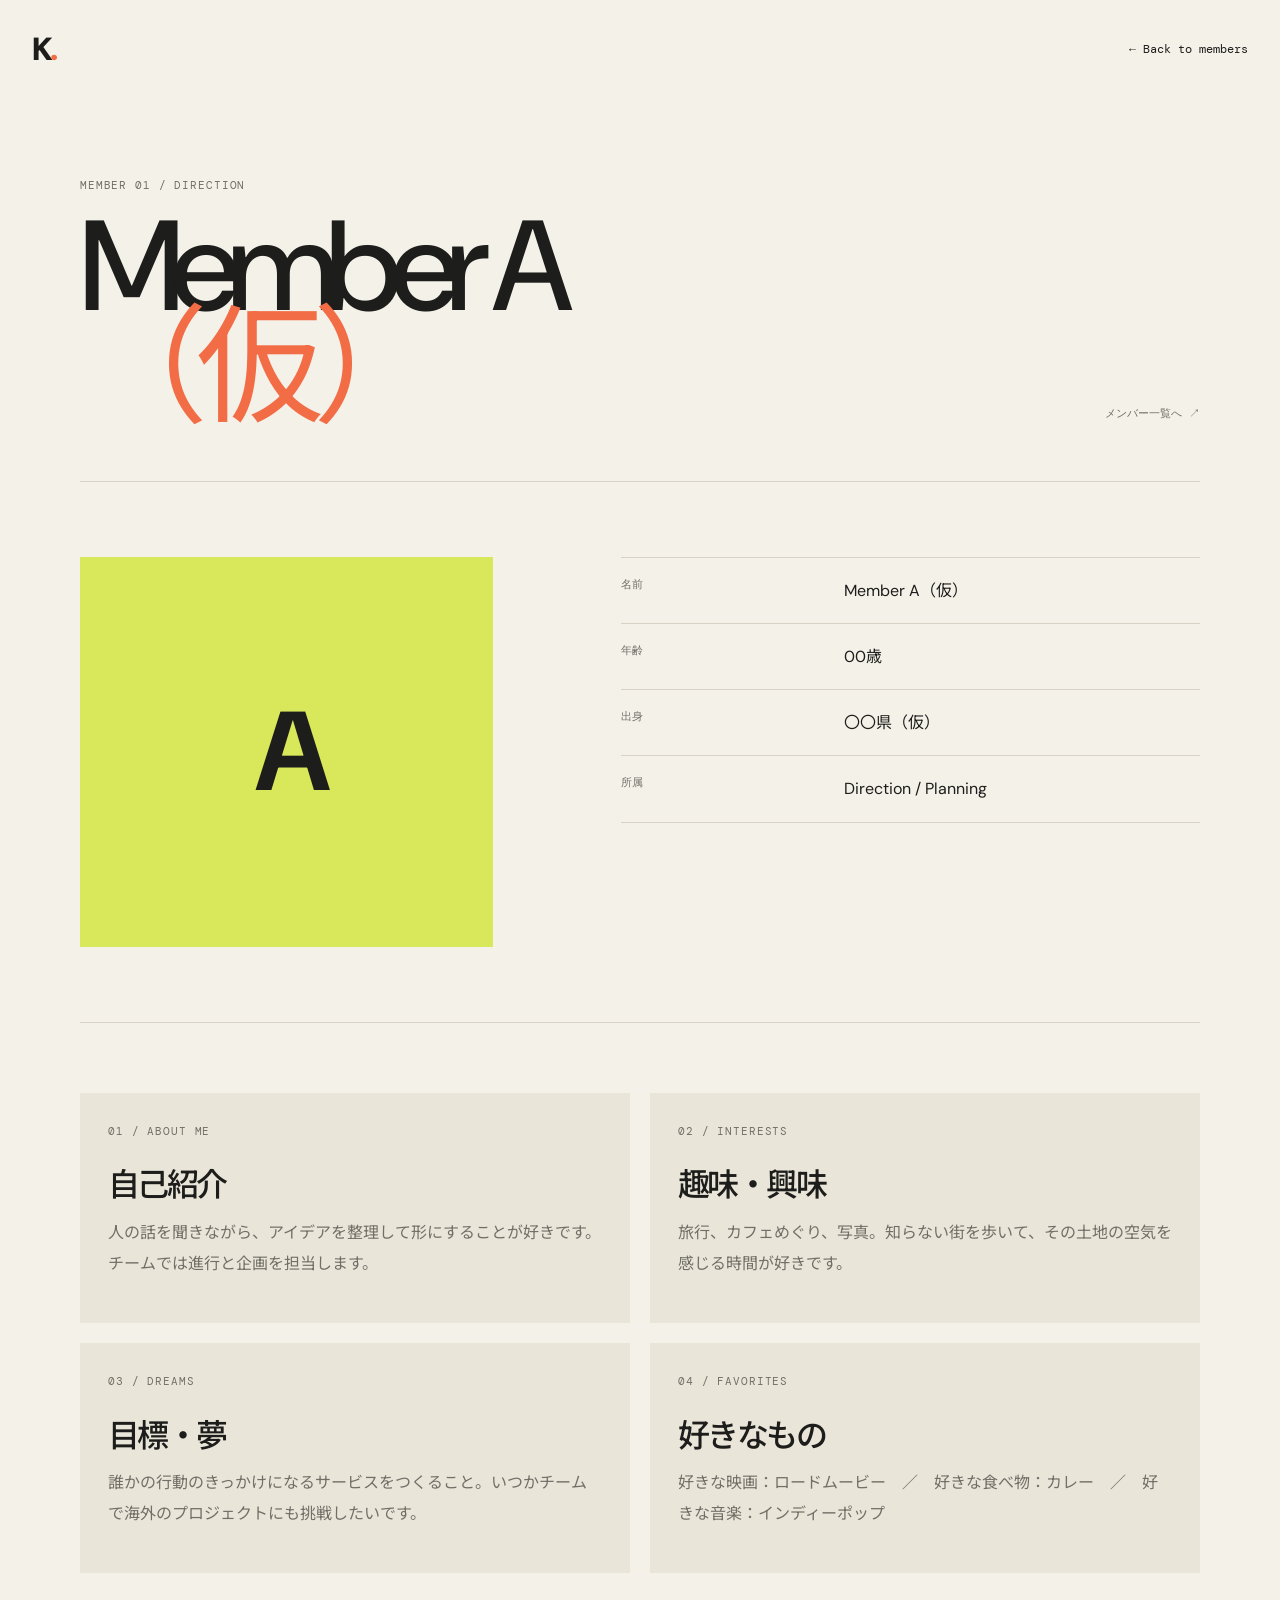
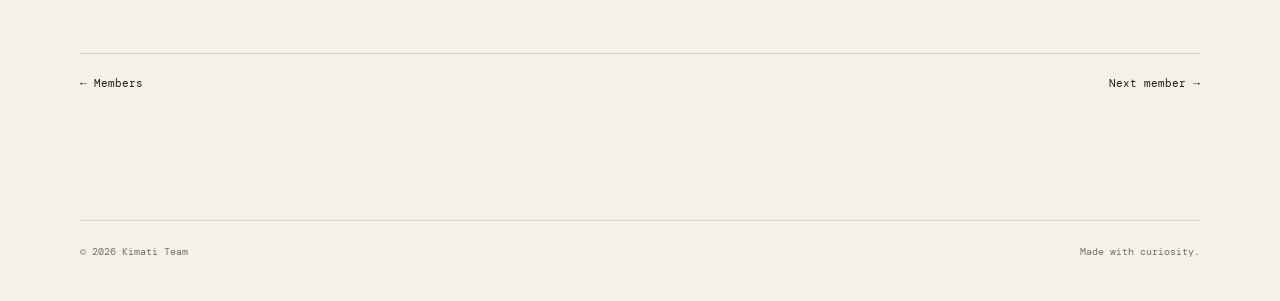
==== members/member-01.html @ bb70717d "Add four member profile pages Co-authored-by: Copilot <223556219+Copilot@users.noreply.github.com>" ====
<!doctype html>
<html lang="ja">
  <head>
    <meta charset="UTF-8" />
    <meta name="viewport" content="width=device-width, initial-scale=1.0" />
    <title>Member A（仮） | Kimati Team</title>
    <link rel="stylesheet" href="../styles.css" />
  </head>
  <body>
    <header class="site-header">
      <a class="logo" href="../index.html" aria-label="Kimati Team トップ">K<span>.</span></a>
      <a class="header-link" href="../index.html#members">← Back to members</a>
    </header>
    <main class="member-page section-shell">
      <div class="member-page-header">
        <div><p class="eyebrow">Member 01 / Direction</p><h1>Member A<br /><em>（仮）</em></h1></div>
        <a class="back-link" href="../index.html#members">メンバー一覧へ ↗</a>
      </div>
      <section class="member-profile">
        <div class="member-photo" aria-label="プロフィール画像の placeholder">A</div>
        <div class="profile-table">
          <div class="profile-row"><span class="profile-label">名前</span><span class="profile-value">Member A（仮）</span></div>
          <div class="profile-row"><span class="profile-label">年齢</span><span class="profile-value">00歳</span></div>
          <div class="profile-row"><span class="profile-label">出身</span><span class="profile-value">〇〇県（仮）</span></div>
          <div class="profile-row"><span class="profile-label">所属</span><span class="profile-value">Direction / Planning</span></div>
        </div>
      </section>
      <section class="member-details">
        <article class="detail-card"><p class="eyebrow">01 / About me</p><h2>自己紹介</h2><p>人の話を聞きながら、アイデアを整理して形にすることが好きです。チームでは進行と企画を担当します。</p></article>
        <article class="detail-card"><p class="eyebrow">02 / Interests</p><h2>趣味・興味</h2><p>旅行、カフェめぐり、写真。知らない街を歩いて、その土地の空気を感じる時間が好きです。</p></article>
        <article class="detail-card"><p class="eyebrow">03 / Dreams</p><h2>目標・夢</h2><p>誰かの行動のきっかけになるサービスをつくること。いつかチームで海外のプロジェクトにも挑戦したいです。</p></article>
        <article class="detail-card"><p class="eyebrow">04 / Favorites</p><h2>好きなもの</h2><p>好きな映画：ロードムービー　／　好きな食べ物：カレー　／　好きな音楽：インディーポップ</p></article>
      </section>
      <nav class="member-footer-nav"><a href="../index.html#members">← Members</a><a href="member-02.html">Next member →</a></nav>
    </main>
    <footer class="site-footer section-shell"><p>© 2026 Kimati Team</p><p>Made with curiosity.</p></footer>
  </body>
</html>
---- styles.css ----
@import url("https://fonts.googleapis.com/css2?family=DM+Mono:wght@400&family=DM+Sans:wght@400;500;700&family=Noto+Sans+JP:wght@400;700;900&display=swap");

:root {
  --ink: #1d1d1b;
  --muted: #716f67;
  --paper: #f4f1e9;
  --line: #d7d2c5;
  --lime: #d9e75a;
  --orange: #f26c45;
  --blue: #95bbd5;
  --sans: "DM Sans", "Noto Sans JP", sans-serif;
  --mono: "DM Mono", monospace;
}

* { box-sizing: border-box; }
html { scroll-behavior: smooth; }
body { margin: 0; color: var(--ink); background: var(--paper); font-family: var(--sans); }
a { color: inherit; text-decoration: none; }
.section-shell { width: min(1120px, calc(100% - 64px)); margin: 0 auto; }
.site-header { display: flex; align-items: center; justify-content: space-between; width: min(1280px, calc(100% - 64px)); margin: 0 auto; padding: 28px 0; }
.logo { font-size: 2rem; font-weight: 900; letter-spacing: -.08em; }
.logo span, em, .contact-link { color: var(--orange); font-style: normal; }
.site-nav { display: flex; gap: 30px; font-family: var(--mono); font-size: .72rem; text-transform: uppercase; }
.site-nav a:hover, .header-link:hover, .arrow-link:hover { color: var(--orange); }
.header-link { font-family: var(--mono); font-size: .72rem; }
.header-link span, .arrow-link span, .contact-link span { font-size: 1.15rem; margin-left: 8px; }
.hero { min-height: 700px; display: grid; grid-template-columns: 1fr 1fr; align-items: center; gap: 5vw; }
.eyebrow { color: var(--muted); font: .68rem var(--mono); letter-spacing: .08em; text-transform: uppercase; }
h1, h2, h3, p { margin-top: 0; }
h1 { margin: 24px 0 32px; font-size: clamp(4.5rem, 11vw, 9.5rem); font-weight: 500; letter-spacing: -.09em; line-height: .8; }
h1 em { font-weight: 400; }
.hero-lead { color: var(--muted); font-size: 1rem; line-height: 1.9; }
.arrow-link { display: inline-flex; align-items: center; margin-top: 42px; border-bottom: 1px solid var(--ink); padding-bottom: 10px; font: .75rem var(--mono); }
.hero-art { position: relative; height: 480px; background: var(--lime); overflow: hidden; }
.orb { position: absolute; border-radius: 50%; }
.orb-one { width: 350px; height: 350px; top: 20px; left: 12%; background: var(--orange); }
.orb-two { width: 210px; height: 210px; right: -25px; bottom: 30px; background: var(--blue); }
.orb-three { width: 115px; height: 115px; top: 50px; right: 12%; border: 2px solid var(--ink); }
.art-label { position: absolute; right: 24px; bottom: 20px; font: .68rem var(--mono); text-align: right; text-transform: uppercase; }
.intro, .works, .members { border-top: 1px solid var(--line); padding: 130px 0; }
.intro { display: grid; grid-template-columns: 1fr 1fr; gap: 10vw; }
h2 { margin: 24px 0 0; font-size: clamp(3rem, 6vw, 6rem); font-weight: 500; letter-spacing: -.08em; line-height: .9; }
h2 span { color: var(--orange); }
.intro-body { align-self: end; max-width: 470px; color: var(--muted); line-height: 1.9; }
.large-copy { color: var(--ink); font-size: 1.25rem; line-height: 1.7; }
.row-heading { display: flex; align-items: end; justify-content: space-between; }
.heading-note { color: var(--muted); font-size: .85rem; line-height: 1.8; }
.work-grid { display: grid; grid-template-columns: 1.15fr 1fr 1fr; align-items: start; gap: 20px; margin-top: 75px; }
.work-card:nth-child(2) { margin-top: 90px; }
.work-card:nth-child(3) { margin-top: 40px; }
.work-visual { display: flex; align-items: center; justify-content: center; aspect-ratio: 1 / 1.15; overflow: hidden; }
.work-visual span { font-size: clamp(2.2rem, 5vw, 4.5rem); font-weight: 700; letter-spacing: -.08em; }
.visual-nami { color: var(--paper); background: var(--orange); }
.visual-nami span { transform: rotate(-12deg); }
.visual-mori { color: var(--ink); background: var(--blue); }
.visual-mori span { font-weight: 400; }
.visual-tane { color: var(--paper); background: var(--ink); }
.visual-tane span { border: 1px solid var(--paper); padding: 20px; font-size: 2rem; }
.work-meta { display: flex; justify-content: space-between; margin-top: 16px; color: var(--muted); font: .62rem var(--mono); text-transform: uppercase; }
.work-card h3 { margin: 13px 0 0; font-size: 1rem; font-weight: 500; line-height: 1.6; }
.member-list { margin-top: 80px; border-top: 1px solid var(--line); }
.member { display: grid; grid-template-columns: 15% 1fr auto; align-items: center; border-bottom: 1px solid var(--line); padding: 26px 0; transition: color .2s ease, padding-left .2s ease; }
.member:hover { color: var(--orange); padding-left: 12px; }
.member-number, .member p { color: var(--muted); font: .68rem var(--mono); }
.member h3 { margin: 0 0 7px; font-size: 1.35rem; font-weight: 500; }
.member p { margin: 0; }
.member-mark { font-size: 1.7rem; }
.contact { padding: 140px 0 160px; }
.contact h2 { font-size: clamp(3.5rem, 8vw, 8rem); margin-bottom: 35px; }
.contact > p:not(.eyebrow) { color: var(--muted); }
.contact-link { display: inline-block; margin-top: 20px; border-bottom: 1px solid var(--orange); padding-bottom: 10px; font-size: 1.1rem; }
.member-page { padding: 80px 0 130px; }
.member-page-header { display: flex; align-items: end; justify-content: space-between; gap: 30px; border-bottom: 1px solid var(--line); padding-bottom: 60px; }
.member-page-header h1 { margin: 24px 0 0; font-size: clamp(4rem, 10vw, 8rem); }
.back-link { color: var(--muted); font: .7rem var(--mono); }
.back-link:hover { color: var(--orange); }
.member-profile { display: grid; grid-template-columns: 1fr 1.4fr; gap: 10vw; padding: 75px 0; }
.member-photo { display: flex; align-items: center; justify-content: center; min-height: 390px; background: var(--lime); font-size: 7rem; font-weight: 700; letter-spacing: -.1em; }
.profile-table { border-top: 1px solid var(--line); }
.profile-row { display: grid; grid-template-columns: 35% 1fr; gap: 20px; border-bottom: 1px solid var(--line); padding: 19px 0; }
.profile-label { color: var(--muted); font: .68rem var(--mono); text-transform: uppercase; }
.profile-value { line-height: 1.7; }
.member-details { display: grid; grid-template-columns: repeat(2, 1fr); gap: 20px; border-top: 1px solid var(--line); padding-top: 70px; }
.detail-card { min-height: 220px; padding: 28px; background: #e9e5d9; }
.detail-card h2 { margin: 30px 0 18px; font-size: 2rem; }
.detail-card p { color: var(--muted); line-height: 1.9; }
.member-footer-nav { display: flex; justify-content: space-between; margin-top: 80px; border-top: 1px solid var(--line); padding-top: 22px; font: .7rem var(--mono); }
.site-footer { display: flex; justify-content: space-between; border-top: 1px solid var(--line); padding: 24px 0 32px; color: var(--muted); font: .65rem var(--mono); }
@media (max-width: 700px) {
  .section-shell, .site-header { width: min(100% - 40px, 1120px); }
  .site-nav { display: none; }
  .hero { display: block; min-height: auto; padding: 80px 0 100px; }
  .hero-art { height: 330px; margin-top: 70px; }
  .orb-one { width: 240px; height: 240px; }
  .orb-two { width: 130px; height: 130px; }
  .intro, .work-grid { display: block; }
  .intro-body { margin-top: 60px; }
  .intro, .works, .members { padding: 90px 0; }
  .row-heading { display: block; }
  .heading-note { margin-top: 35px; }
  .work-card, .work-card:nth-child(2), .work-card:nth-child(3) { margin: 50px 0 0; }
  .member { grid-template-columns: 18% 1fr auto; }
  .member-page { padding: 50px 0 80px; }
  .member-page-header { display: block; padding-bottom: 40px; }
  .member-profile, .member-details { display: block; padding: 55px 0; }
  .member-photo { min-height: 260px; margin-bottom: 45px; }
  .detail-card { min-height: 0; margin-top: 18px; }
  .contact { padding: 100px 0 120px; }
  .site-footer { display: block; line-height: 2; }
  .site-footer p:last-child { margin-bottom: 0; }
  .desktop-only { display: none; }
}
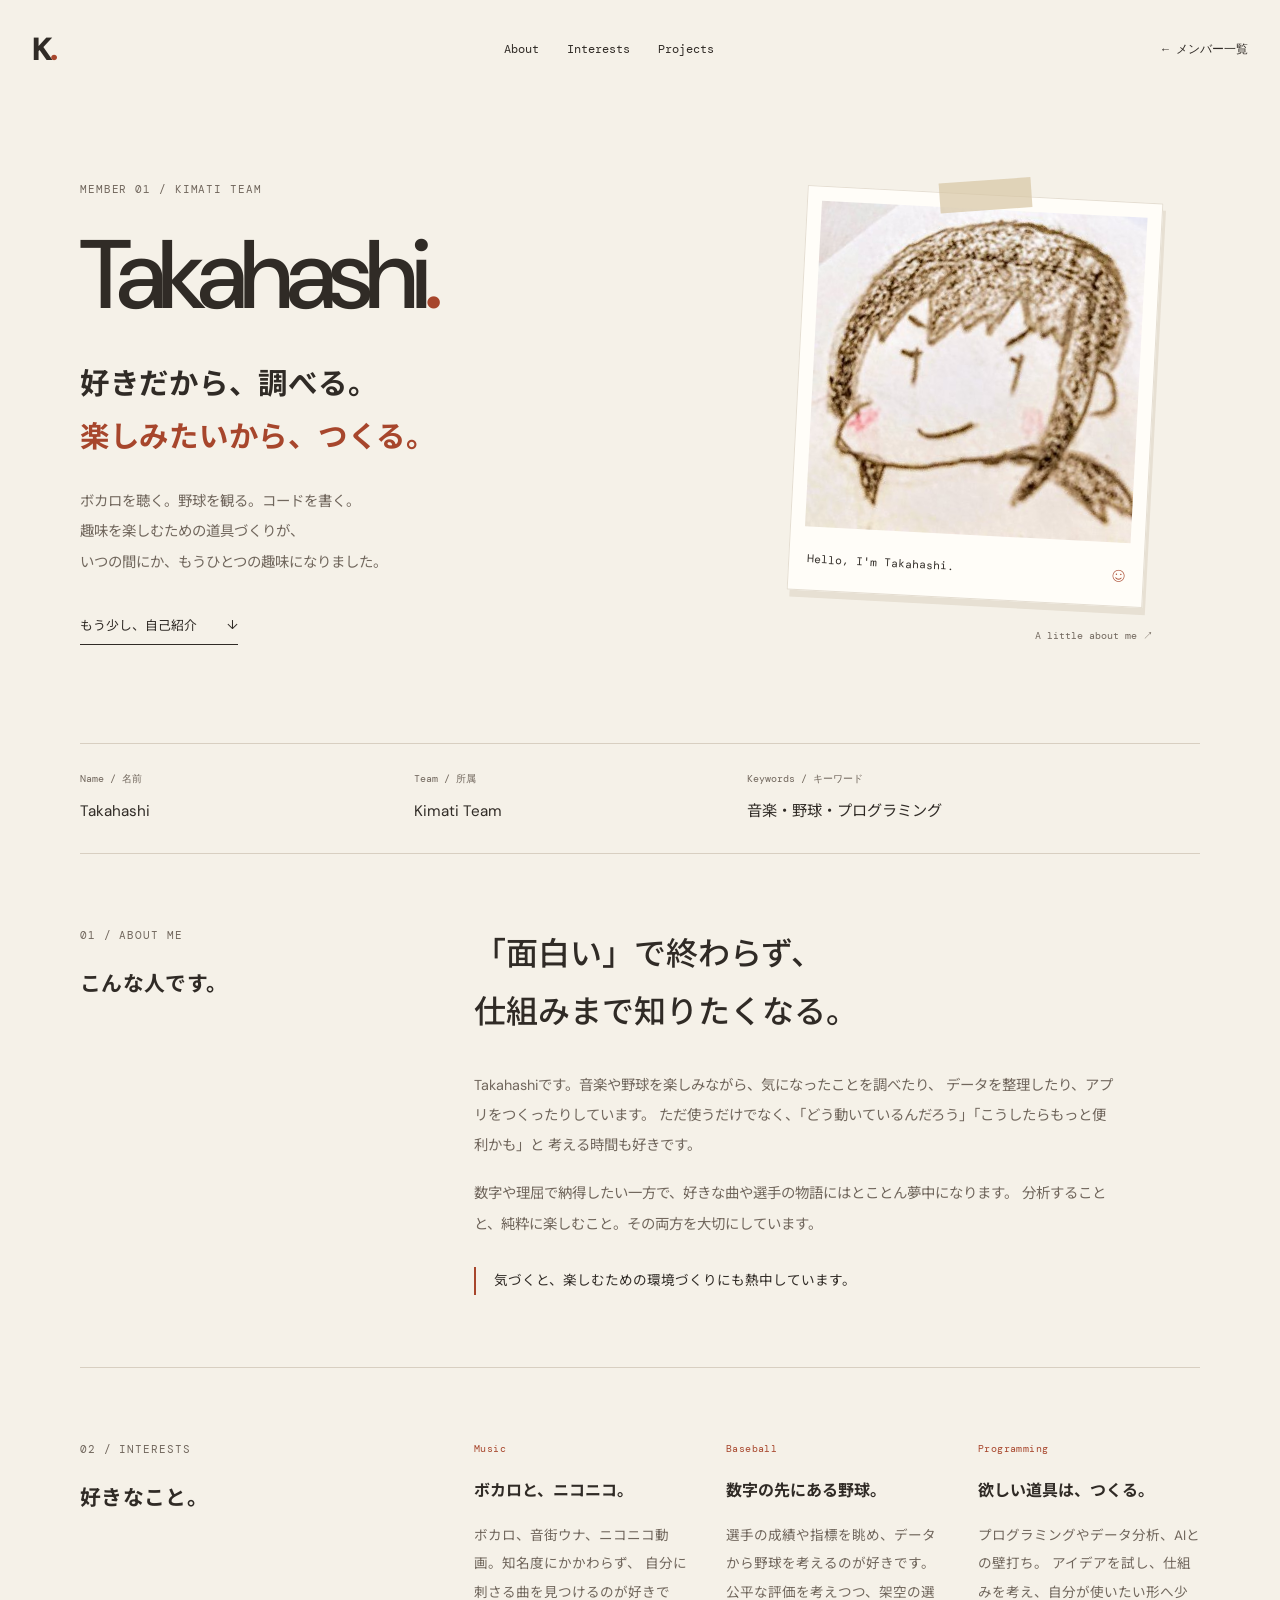
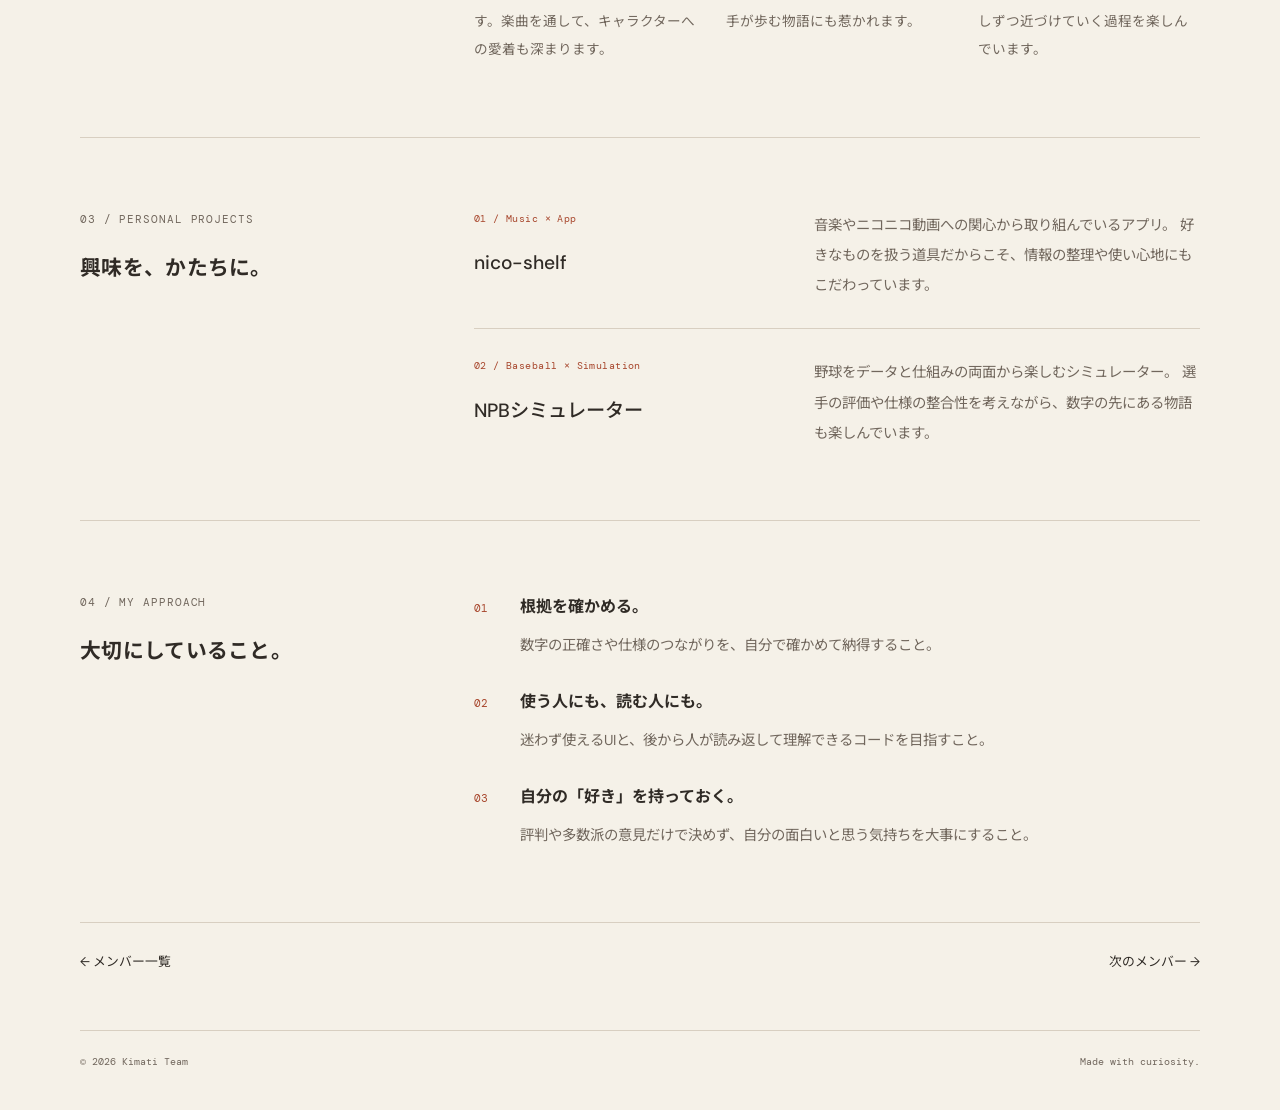
==== commit f50b3e3d: "Add Takahashi profile and hand-drawn avatar" ====
--- a/members/member-01.html
+++ b/members/member-01.html
@@ -3,36 +3,16 @@
   <head>
     <meta charset="UTF-8" />
     <meta name="viewport" content="width=device-width, initial-scale=1.0" />
-    <title>Member A（仮） | Kimati Team</title>
+    <meta http-equiv="refresh" content="0; url=Takahashi.html" />
+    <title>Takahashiのページへ移動 | Kimati Team</title>
+    <link rel="canonical" href="Takahashi.html" />
     <link rel="stylesheet" href="../styles.css" />
   </head>
   <body>
-    <header class="site-header">
-      <a class="logo" href="../index.html" aria-label="Kimati Team トップ">K<span>.</span></a>
-      <a class="header-link" href="../index.html#members">← Back to members</a>
-    </header>
+    <!-- 以前のURLを開いた場合も、新しい自己紹介ページへ案内します。 -->
     <main class="member-page section-shell">
-      <div class="member-page-header">
-        <div><p class="eyebrow">Member 01 / Direction</p><h1>Member A<br /><em>（仮）</em></h1></div>
-        <a class="back-link" href="../index.html#members">メンバー一覧へ ↗</a>
-      </div>
-      <section class="member-profile">
-        <div class="member-photo" aria-label="プロフィール画像の placeholder">A</div>
-        <div class="profile-table">
-          <div class="profile-row"><span class="profile-label">名前</span><span class="profile-value">Member A（仮）</span></div>
-          <div class="profile-row"><span class="profile-label">年齢</span><span class="profile-value">00歳</span></div>
-          <div class="profile-row"><span class="profile-label">出身</span><span class="profile-value">〇〇県（仮）</span></div>
-          <div class="profile-row"><span class="profile-label">所属</span><span class="profile-value">Direction / Planning</span></div>
-        </div>
-      </section>
-      <section class="member-details">
-        <article class="detail-card"><p class="eyebrow">01 / About me</p><h2>自己紹介</h2><p>人の話を聞きながら、アイデアを整理して形にすることが好きです。チームでは進行と企画を担当します。</p></article>
-        <article class="detail-card"><p class="eyebrow">02 / Interests</p><h2>趣味・興味</h2><p>旅行、カフェめぐり、写真。知らない街を歩いて、その土地の空気を感じる時間が好きです。</p></article>
-        <article class="detail-card"><p class="eyebrow">03 / Dreams</p><h2>目標・夢</h2><p>誰かの行動のきっかけになるサービスをつくること。いつかチームで海外のプロジェクトにも挑戦したいです。</p></article>
-        <article class="detail-card"><p class="eyebrow">04 / Favorites</p><h2>好きなもの</h2><p>好きな映画：ロードムービー　／　好きな食べ物：カレー　／　好きな音楽：インディーポップ</p></article>
-      </section>
-      <nav class="member-footer-nav"><a href="../index.html#members">← Members</a><a href="member-02.html">Next member →</a></nav>
+      <p>Takahashiの自己紹介ページに移動します。</p>
+      <a class="arrow-link" href="Takahashi.html">自己紹介を見る →</a>
     </main>
-    <footer class="site-footer section-shell"><p>© 2026 Kimati Team</p><p>Made with curiosity.</p></footer>
   </body>
 </html>
--- a/styles.css
+++ b/styles.css
@@ -45,7 +45,7 @@
 .large-copy { color: var(--ink); font-size: 1.25rem; line-height: 1.7; }
 .row-heading { display: flex; align-items: end; justify-content: space-between; }
 .heading-note { color: var(--muted); font-size: .85rem; line-height: 1.8; }
-.work-grid { display: grid; grid-template-columns: 1.15fr 1fr 1fr; align-items: start; gap: 20px; margin-top: 75px; }
+.work-grid { display: grid; grid-template-columns: repeat(4, 1fr); align-items: start; gap: 20px; margin-top: 75px; }
 .work-card:nth-child(2) { margin-top: 90px; }
 .work-card:nth-child(3) { margin-top: 40px; }
 .work-visual { display: flex; align-items: center; justify-content: center; aspect-ratio: 1 / 1.15; overflow: hidden; }
@@ -56,6 +56,10 @@
 .visual-mori span { font-weight: 400; }
 .visual-tane { color: var(--paper); background: var(--ink); }
 .visual-tane span { border: 1px solid var(--paper); padding: 20px; font-size: 2rem; }
+.visual-profile-four { color: var(--ink); background: var(--lime); }
+.profile-card { display: block; }
+.profile-card:hover .work-visual { transform: translateY(-8px); }
+.work-visual { transition: transform .2s ease; }
 .work-meta { display: flex; justify-content: space-between; margin-top: 16px; color: var(--muted); font: .62rem var(--mono); text-transform: uppercase; }
 .work-card h3 { margin: 13px 0 0; font-size: 1rem; font-weight: 500; line-height: 1.6; }
 .member-list { margin-top: 80px; border-top: 1px solid var(--line); }
@@ -98,7 +102,7 @@
   .intro, .works, .members { padding: 90px 0; }
   .row-heading { display: block; }
   .heading-note { margin-top: 35px; }
-  .work-card, .work-card:nth-child(2), .work-card:nth-child(3) { margin: 50px 0 0; }
+  .work-card, .work-card:nth-child(2), .work-card:nth-child(3), .profile-card-fourth { margin: 50px 0 0; }
   .member { grid-template-columns: 18% 1fr auto; }
   .member-page { padding: 50px 0 80px; }
   .member-page-header { display: block; padding-bottom: 40px; }
